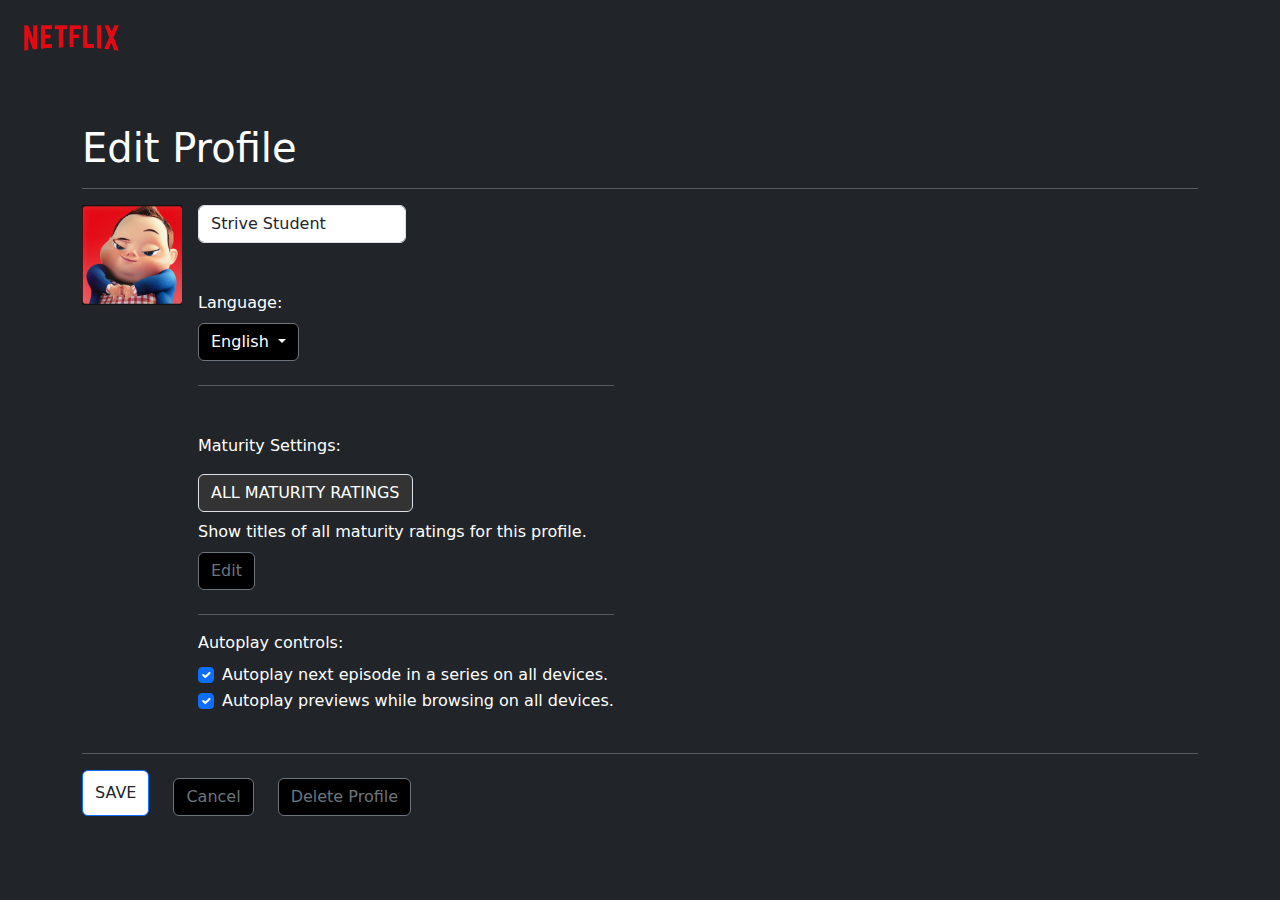
==== edit-profile.html @ 314bd01f "clonazione netflix" ====
<!DOCTYPE html>
<html lang="en">
  <head>
    <meta charset="UTF-8" />
    <meta name="viewport" content="width=device-width, initial-scale=1.0" />
    <title>Netflix Profile</title>
    <link
      href="https://cdn.jsdelivr.net/npm/bootstrap@5.2.2/dist/css/bootstrap.min.css"
      rel="stylesheet"
      integrity="sha384-Zenh87qX5JnK2Jl0vWa8Ck2rdkQ2Bzep5IDxbcnCeuOxjzrPF/et3URy9Bv1WTRi"
      crossorigin="anonymous"
    />
    <link href="https://cdn.jsdelivr.net/npm/bootstrap@5.2.0/dist/css/bootstrap.min.css" rel="stylesheet" />
    <link rel="stylesheet" href="./style-profile.css" />
    <style>
      *,
      *::before,
      *::after {
        box-sizing: border-box;
      }

      .btn-secondary {
        background-color: #333;
      }
    </style>
  </head>
  <body class="bg-dark text-white">
    <header>
      <nav class="navbar navbar-expand-lg navbar-dark">
        <div class="container-fluid">
          <a class="navbar-brand" href="index.html">
            <img src="./Netflix-assets/assets/netflix_logo.png" alt="Netflix Logo" height="50" />
          </a>
        </div>
      </nav>
    </header>
    <div class="container mt-5" id="section">
      <h1>Edit Profile</h1>
      <hr />
      <div class="d-flex">
        <div class="icon">
          <img src="./Netflix-assets/assets/avatar.png" alt="Profile Icon" class="me-3" style="width: 100px; height: 100px" />
        </div>

        <div class="section">
          <input type="text" class="form-control w-50" value="Strive Student" />
          <div class="mb-4 mt-5">
            <label for="language" class="form-label">Language:</label>
            <div class="dropdown">
              <button class="btn btn-secondary dropdown-toggle bg-black" type="button" data-bs-toggle="dropdown" aria-expanded="false">
                English
              </button>
              <ul class="dropdown-menu">
                <li><a class="dropdown-item" href="#">Italian</a></li>
                <li><a class="dropdown-item" href="#">Spanish</a></li>
                <li><a class="dropdown-item" href="#">French</a></li>
              </ul>
            </div>
          </div>
          <hr />
          <div class="mb-4">
            <div class="maturity mt-5">
              <label class="form-label">Maturity Settings:</label>
            </div>
            <div class="button mt-2">
              <button class="btn btn-secondary border">ALL MATURITY RATINGS</button>
            </div>

            <div class="ratings mt-2">Show titles of all maturity ratings for this profile.</div>
            <button class="btn btn-outline-secondary mt-2 bg-black">Edit</button>
          </div>
          <hr />
          <div class="mb-4">
            <label class="form-label">Autoplay controls:</label>
            <div class="form-check">
              <input class="form-check-input" type="checkbox" id="autoplay1" checked />
              <label class="form-check-label" for="autoplay1"> Autoplay next episode in a series on all devices. </label>
            </div>
            <div class="form-check">
              <input class="form-check-input" type="checkbox" id="autoplay2" checked />
              <label class="form-check-label" for="autoplay2"> Autoplay previews while browsing on all devices. </label>
            </div>
          </div>
        </div>
      </div>
      <hr />
      <div class="d-flex mb-4">
        <button class="btn btn-primary bg-white text-dark me-4">SAVE</button>
        <button class="btn btn-outline-secondary mt-2 bg-black me-4">Cancel</button>
        <button class="btn btn-outline-secondary mt-2 bg-black me-4">Delete Profile</button>
      </div>
    </div>

    <script src="https://stackpath.bootstrapcdn.com/bootstrap/5.2.0/js/bootstrap.min.js"></script>
    <script src="https://cdn.jsdelivr.net/npm/bootstrap@5.2.0/dist/js/bootstrap.bundle.min.js"></script>
  </body>
</html>
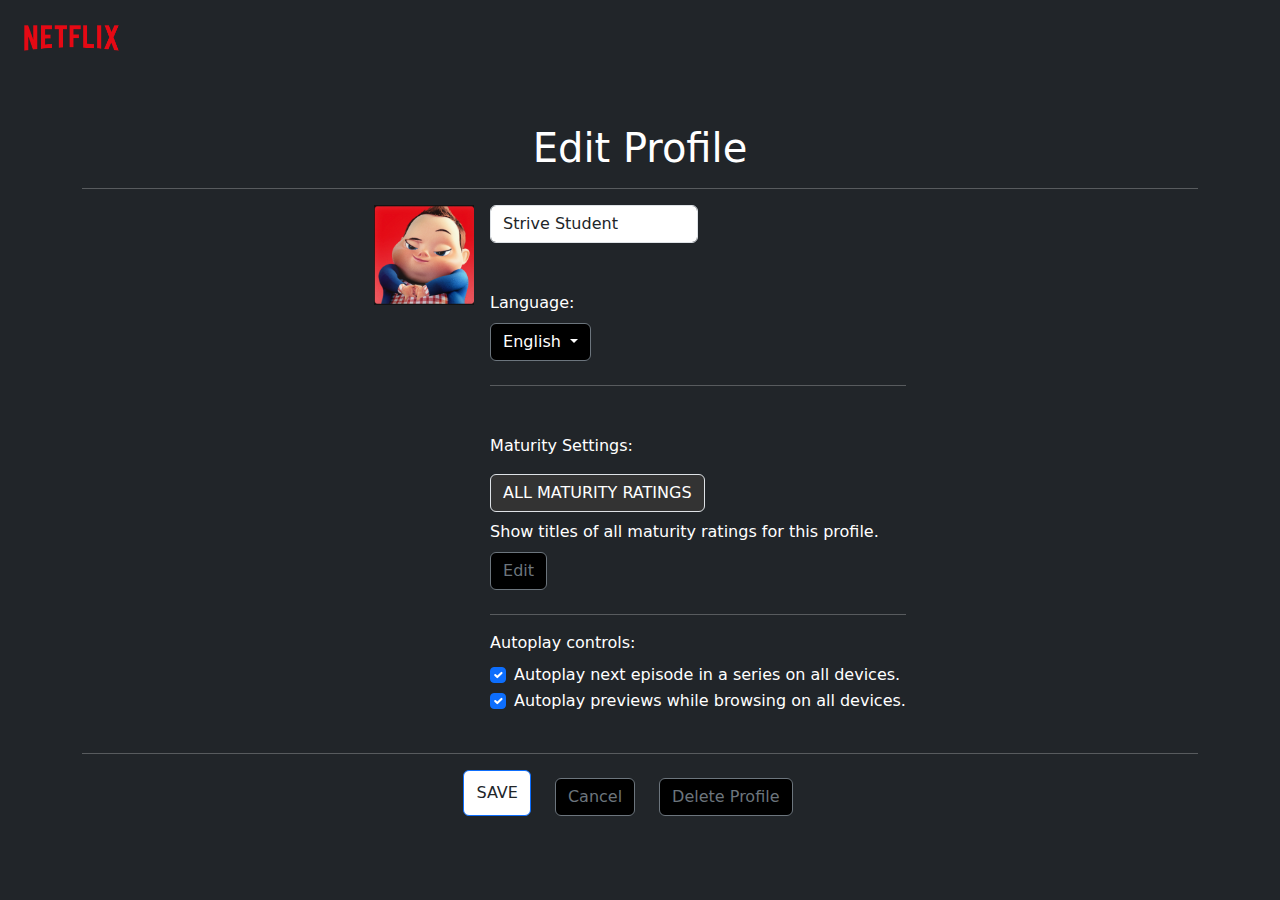
==== commit b52d09f6: "Update edit-profile.html" ====
--- a/edit-profile.html
+++ b/edit-profile.html
@@ -35,9 +35,9 @@
       </nav>
     </header>
     <div class="container mt-5" id="section">
-      <h1>Edit Profile</h1>
+      <h1 class="d-flex justify-content-center">Edit Profile</h1>
       <hr />
-      <div class="d-flex">
+      <div class="d-flex justify-content-center">
         <div class="icon">
           <img src="./Netflix-assets/assets/avatar.png" alt="Profile Icon" class="me-3" style="width: 100px; height: 100px" />
         </div>
@@ -84,7 +84,7 @@
         </div>
       </div>
       <hr />
-      <div class="d-flex mb-4">
+      <div class="d-flex justify-content-center mb-4">
         <button class="btn btn-primary bg-white text-dark me-4">SAVE</button>
         <button class="btn btn-outline-secondary mt-2 bg-black me-4">Cancel</button>
         <button class="btn btn-outline-secondary mt-2 bg-black me-4">Delete Profile</button>
